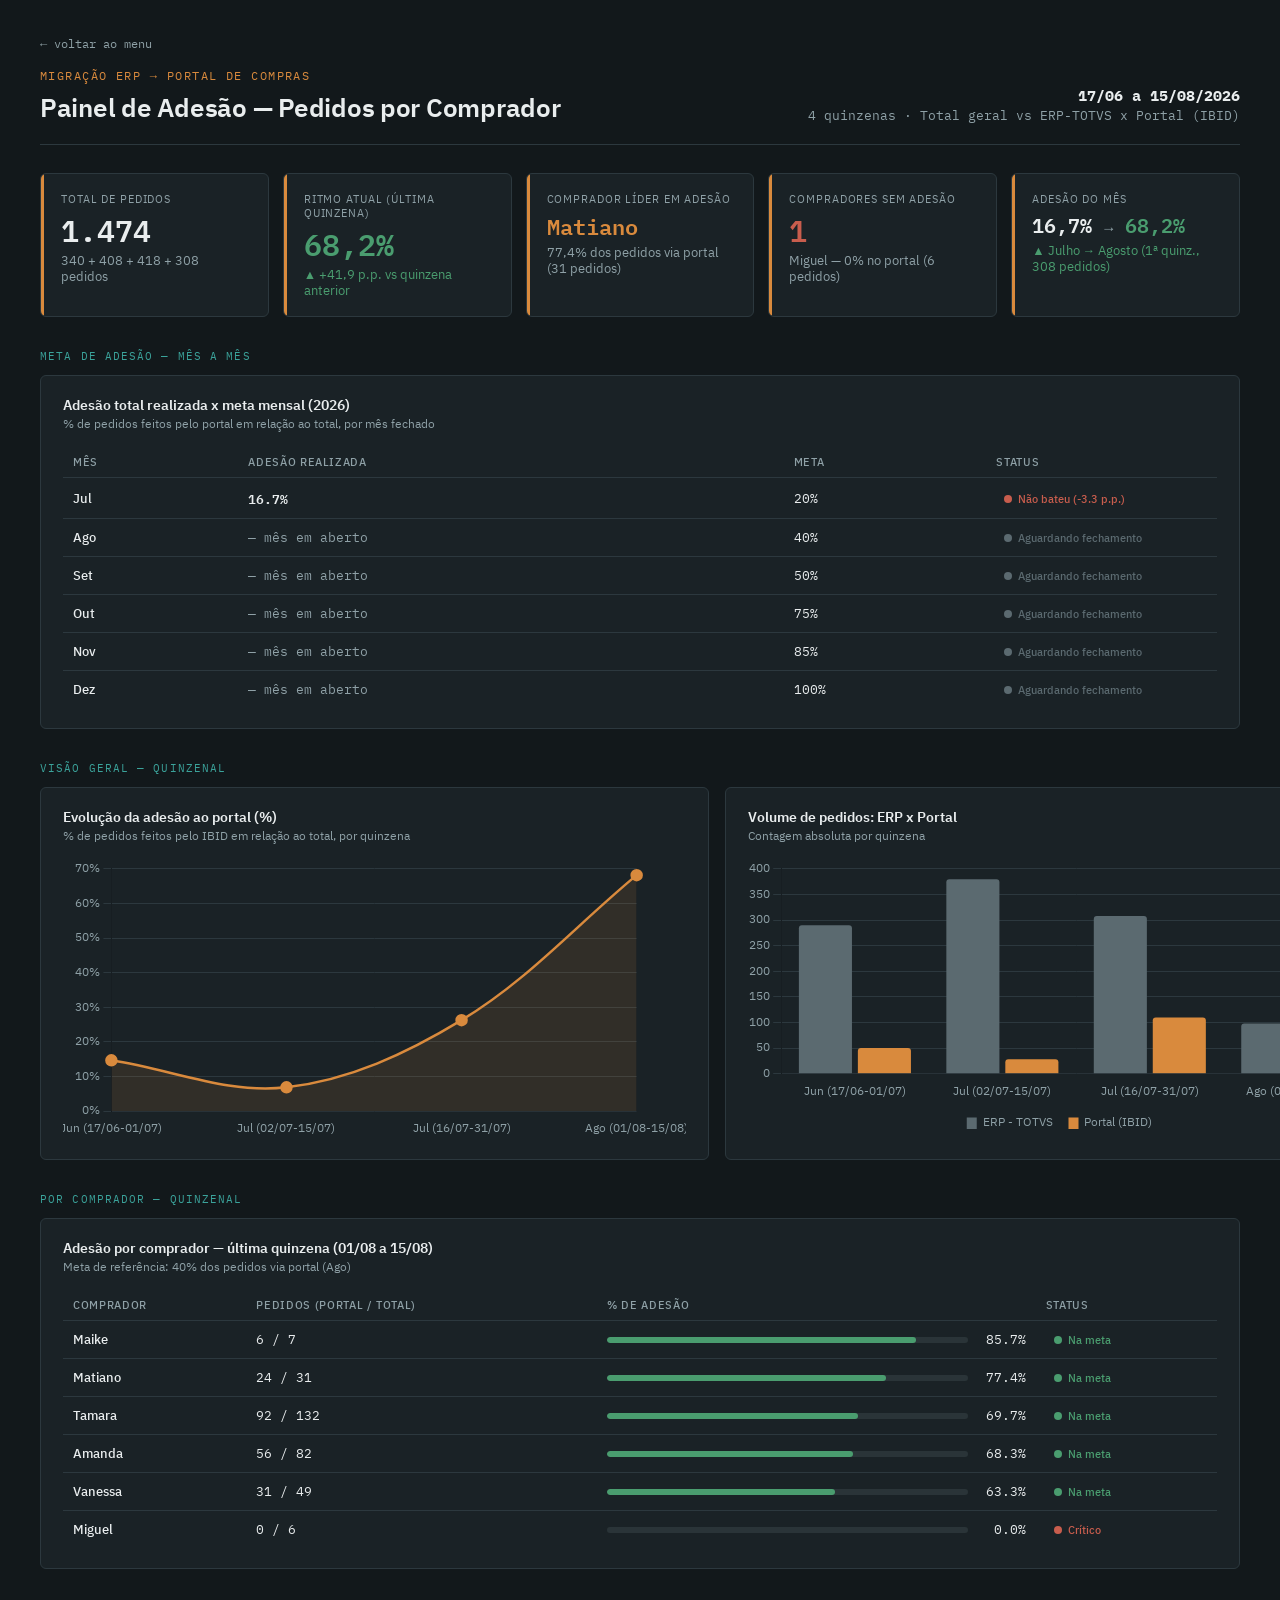
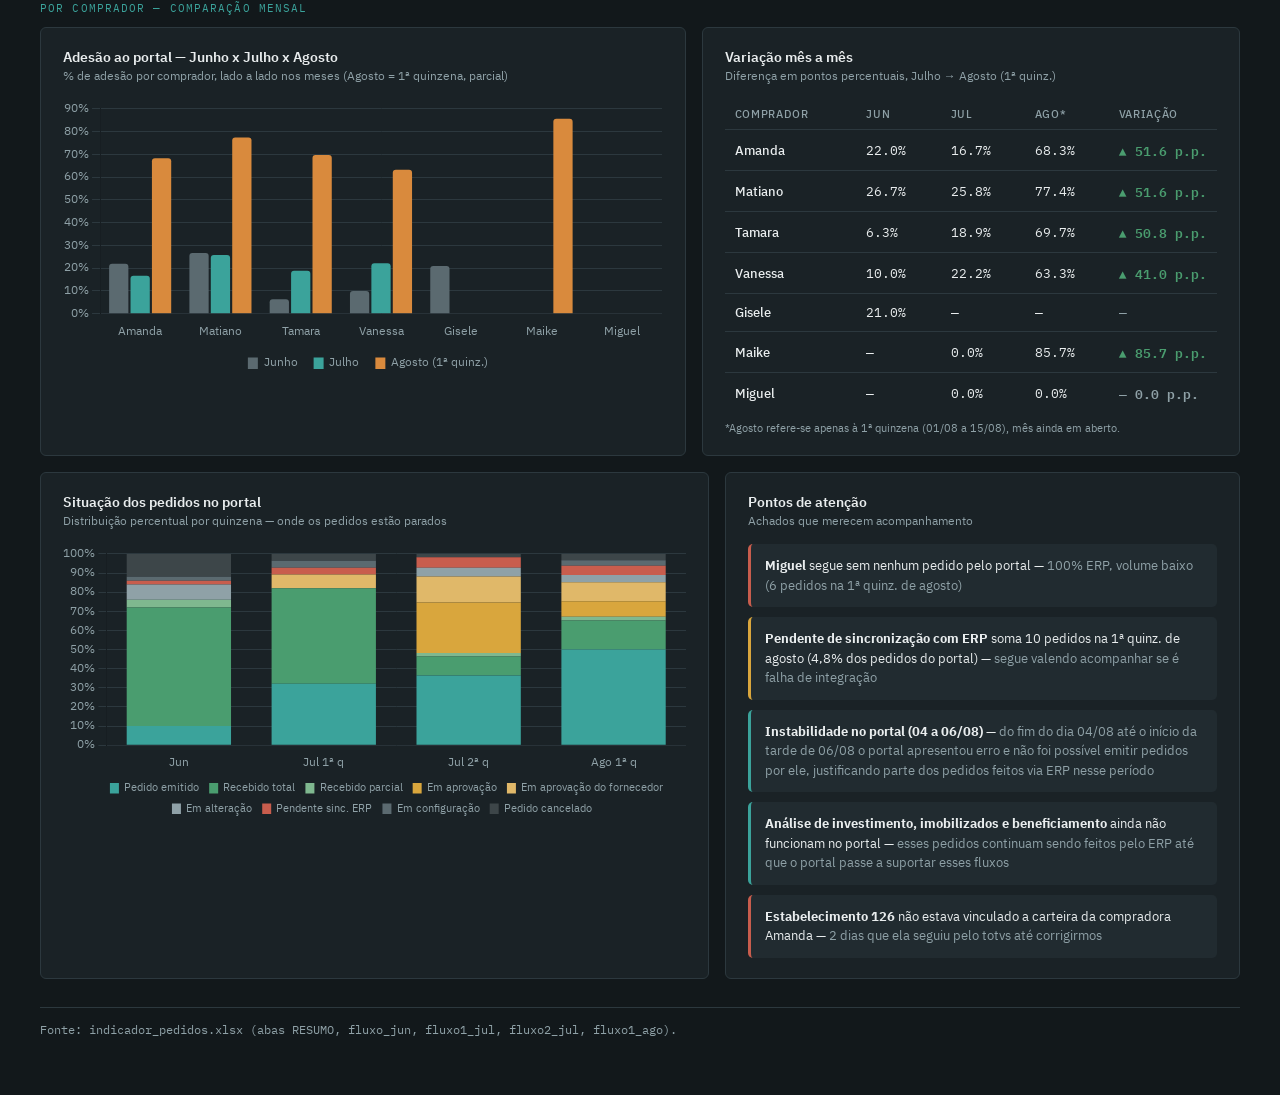
==== pedidos.html @ acb3baa4 "pedidos ago-01" ====
<!DOCTYPE html>
<html lang="pt-BR">
<head>
<meta charset="UTF-8">
<meta name="viewport" content="width=device-width, initial-scale=1.0">
<title>Painel de Adesão ao Portal de Compras</title>
<link href="../assets/css/fonts.css" rel="stylesheet">
<script src="../assets/libs/chart.umd.min.js"></script>
<style>
  :root{
    --bg:#12181b;
    --panel:#1a2226;
    --panel-2:#212b30;
    --line:#2c383e;
    --text:#e9edee;
    --text-dim:#8fa1a7;
    --accent:#d98a3d;
    --accent-2:#3ba39b;
    --verde:#4a9d6f;
    --amarelo:#d9a63d;
    --vermelho:#c85d4d;
    --cinza:#5b6a70;
  }
  *{box-sizing:border-box; margin:0; padding:0;}
  body{
    background:var(--bg);
    color:var(--text);
    font-family:'IBM Plex Sans', sans-serif;
    padding:32px 40px 60px;
  }
  .mono{font-family:'IBM Plex Mono', monospace;}
  header{
    display:flex;
    justify-content:space-between;
    align-items:flex-end;
    border-bottom:1px solid var(--line);
    padding-bottom:20px;
    margin-bottom:28px;
    flex-wrap:wrap;
    gap:16px;
  }
  .eyebrow{
    font-family:'IBM Plex Mono', monospace;
    font-size:12px;
    letter-spacing:0.12em;
    text-transform:uppercase;
    color:var(--accent);
    margin-bottom:6px;
  }
  h1{
    font-size:26px;
    font-weight:600;
    letter-spacing:-0.01em;
  }
  .period-tag{
    font-family:'IBM Plex Mono', monospace;
    font-size:13px;
    color:var(--text-dim);
    text-align:right;
  }
  .period-tag strong{color:var(--text); display:block; font-size:15px; margin-bottom:2px;}
 
  .kpi-row{
    display:grid;
    grid-template-columns:repeat(5, 1fr);
    gap:14px;
    margin-bottom:28px;
  }
  .section-label{
    font-family:'IBM Plex Mono', monospace;
    font-size:11px;
    letter-spacing:0.1em;
    text-transform:uppercase;
    color:var(--accent-2);
    margin:32px 0 12px;
  }
  .section-label:first-of-type{ margin-top:0; }
  .kpi{
    background:var(--panel);
    border:1px solid var(--line);
    border-radius:6px;
    padding:18px 20px;
    position:relative;
    overflow:hidden;
  }
  .kpi::before{
    content:"";
    position:absolute;
    top:0; left:0;
    width:3px; height:100%;
    background:var(--accent);
  }
  .kpi-label{
    font-size:11px;
    text-transform:uppercase;
    letter-spacing:0.08em;
    color:var(--text-dim);
    margin-bottom:8px;
  }
  .kpi-value{
    font-family:'IBM Plex Mono', monospace;
    font-size:30px;
    font-weight:600;
    line-height:1;
  }
  .kpi-sub{
    margin-top:8px;
    font-size:12.5px;
    color:var(--text-dim);
  }
  .kpi-sub.up{color:var(--verde);}
  .kpi-sub.down{color:var(--vermelho);}
 
  .grid{
    display:grid;
    grid-template-columns:1.3fr 1fr;
    gap:16px;
    margin-bottom:16px;
  }
  .panel{
    background:var(--panel);
    border:1px solid var(--line);
    border-radius:6px;
    padding:20px 22px;
  }
  .panel-title{
    font-size:14px;
    font-weight:600;
    margin-bottom:2px;
  }
  .panel-desc{
    font-size:12px;
    color:var(--text-dim);
    margin-bottom:16px;
  }
  .full{grid-column:1 / -1;}
 
  /* Buyer table */
  table{width:100%; border-collapse:collapse; font-size:13px;}
  th{
    text-align:left;
    font-size:11px;
    text-transform:uppercase;
    letter-spacing:0.06em;
    color:var(--text-dim);
    font-weight:500;
    padding:8px 10px;
    border-bottom:1px solid var(--line);
  }
  td{
    padding:10px 10px;
    border-bottom:1px solid var(--line);
    font-family:'IBM Plex Mono', monospace;
  }
  td.name{font-family:'IBM Plex Sans', sans-serif; font-weight:500;}
  tr:last-child td{border-bottom:none;}
  .bar-cell{display:flex; align-items:center; gap:10px;}
  .bar-track{
    flex:1;
    height:6px;
    background:#2a3438;
    border-radius:3px;
    overflow:hidden;
    min-width:60px;
  }
  .bar-fill{height:100%; border-radius:3px;}
  .dot{
    display:inline-block;
    width:8px; height:8px;
    border-radius:50%;
    margin-right:6px;
  }
  .status-badge{
    font-family:'IBM Plex Sans', sans-serif;
    font-size:11px;
    padding:3px 8px;
    border-radius:20px;
    font-weight:500;
  }
 
  .attention-list{
    display:flex;
    flex-direction:column;
    gap:10px;
  }
  .attention-item{
    display:flex;
    gap:12px;
    align-items:flex-start;
    padding:12px 14px;
    background:var(--panel-2);
    border-radius:5px;
    border-left:3px solid var(--vermelho);
  }
  .attention-item.warn{border-left-color:var(--amarelo);}
  .attention-item.info{border-left-color:var(--accent-2);}
  .attention-item .txt{font-size:13px; line-height:1.5; color:var(--text);}
  .attention-item .txt b{color:var(--text);}
  .attention-item .txt span{color:var(--text-dim);}
 
  canvas{max-height:280px;}
 
  footer{
    margin-top:28px;
    font-size:11.5px;
    color:var(--text-dim);
    font-family:'IBM Plex Mono', monospace;
    border-top:1px solid var(--line);
    padding-top:14px;
  }
 
  @media (max-width:900px){
    .kpi-row{grid-template-columns:repeat(2,1fr);}
    .grid, .grid.two{grid-template-columns:1fr;}
  }
  .back-link{
    display:inline-flex;
    align-items:center;
    gap:6px;
    font-family:'IBM Plex Mono', monospace;
    font-size:12px;
    color:var(--text-dim);
    text-decoration:none;
    margin-bottom:16px;
  }
  .back-link:hover{ color:var(--accent-2); }
</style>
</head>
<body>
 
<a class="back-link mono" href="../index.html">&larr; voltar ao menu</a>
<header>
  <div>
    <div class="eyebrow">Migração ERP &rarr; Portal de Compras</div>
    <h1>Painel de Adesão — Pedidos por Comprador</h1>
  </div>
  <div class="period-tag">
    <strong>17/06 a 15/08/2026</strong>
    4 quinzenas · Total geral vs ERP-TOTVS x Portal (IBID)
  </div>
</header>
 
<div class="kpi-row">
  <div class="kpi">
    <div class="kpi-label">Total de Pedidos</div>
    <div class="kpi-value mono">1.474</div>
    <div class="kpi-sub">340 + 408 + 418 + 308 pedidos</div>
  </div>
  <div class="kpi">
    <div class="kpi-label">Ritmo atual (última quinzena)</div>
    <div class="kpi-value mono" style="color:var(--verde)">68,2%</div>
    <div class="kpi-sub up">▲ +41,9 p.p. vs quinzena anterior</div>
  </div>
  <div class="kpi">
    <div class="kpi-label">Comprador líder em adesão</div>
    <div class="kpi-value mono" style="font-size:22px; color:var(--accent)">Matiano</div>
    <div class="kpi-sub">77,4% dos pedidos via portal (31 pedidos)</div>
  </div>
  <div class="kpi">
    <div class="kpi-label">Compradores sem adesão</div>
    <div class="kpi-value mono" style="color:var(--vermelho)">1</div>
    <div class="kpi-sub">Miguel — 0% no portal (6 pedidos)</div>
  </div>
  <div class="kpi">
    <div class="kpi-label">Adesão do mês</div>
    <div class="kpi-value mono" style="font-size:20px;">16,7% <span style="color:var(--text-dim); font-size:15px;">&rarr;</span> <span style="color:var(--verde)">68,2%</span></div>
    <div class="kpi-sub up">▲ Julho → Agosto (1ª quinz., 308 pedidos)</div>
  </div>
</div>
 
<div class="section-label">Meta de adesão — mês a mês</div>
<div class="grid" style="grid-template-columns:1fr;">
  <div class="panel full">
    <div class="panel-title">Adesão total realizada x meta mensal (2026)</div>
    <div class="panel-desc">% de pedidos feitos pelo portal em relação ao total, por mês fechado</div>
    <table>
      <thead>
        <tr>
          <th>Mês</th>
          <th>Adesão realizada</th>
          <th>Meta</th>
          <th style="width:20%">Status</th>
        </tr>
      </thead>
      <tbody id="goalTableBody"></tbody>
    </table>
  </div>
</div>
 
<div class="section-label">Visão geral — quinzenal</div>
<div class="grid">
  <div class="panel">
    <div class="panel-title">Evolução da adesão ao portal (%)</div>
    <div class="panel-desc">% de pedidos feitos pelo IBID em relação ao total, por quinzena</div>
    <canvas id="trendChart"></canvas>
  </div>
  <div class="panel">
    <div class="panel-title">Volume de pedidos: ERP x Portal</div>
    <div class="panel-desc">Contagem absoluta por quinzena</div>
    <canvas id="volumeChart"></canvas>
  </div>
</div>
 
<div class="section-label">Por comprador — quinzenal</div>
<div class="grid">
  <div class="panel full">
    <div class="panel-title">Adesão por comprador — última quinzena (01/08 a 15/08)</div>
    <div class="panel-desc">Meta de referência: <span id="buyerMetaLabel"></span></div>
    <table>
      <thead>
        <tr>
          <th>Comprador</th>
          <th>Pedidos (portal / total)</th>
          <th style="width:38%">% de adesão</th>
          <th>Status</th>
        </tr>
      </thead>
      <tbody id="buyerTableBody"></tbody>
    </table>
  </div>
</div>
 
<div class="section-label">Por comprador — comparação mensal</div>
<div class="grid" style="grid-template-columns:1.2fr 1fr;">
  <div class="panel">
    <div class="panel-title">Adesão ao portal — Junho x Julho x Agosto</div>
    <div class="panel-desc">% de adesão por comprador, lado a lado nos meses (Agosto = 1ª quinzena, parcial)</div>
    <canvas id="monthlyBuyerChart"></canvas>
  </div>
  <div class="panel">
    <div class="panel-title">Variação mês a mês</div>
    <div class="panel-desc">Diferença em pontos percentuais, Julho → Agosto (1ª quinz.)</div>
    <table>
      <thead>
        <tr><th>Comprador</th><th>Jun</th><th>Jul</th><th>Ago*</th><th style="width:22%">Variação</th></tr>
      </thead>
      <tbody id="monthlyCompareBody"></tbody>
    </table>
    <div style="font-size:11px; color:var(--text-dim); margin-top:8px;">*Agosto refere-se apenas à 1ª quinzena (01/08 a 15/08), mês ainda em aberto.</div>
  </div>
</div>
 
<div class="grid">
  <div class="panel">
    <div class="panel-title">Situação dos pedidos no portal</div>
    <div class="panel-desc">Distribuição percentual por quinzena — onde os pedidos estão parados</div>
    <canvas id="statusChart"></canvas>
  </div>
  <div class="panel">
    <div class="panel-title">Pontos de atenção</div>
    <div class="panel-desc">Achados que merecem acompanhamento</div>
    <div class="attention-list">
      <div class="attention-item">
        <div class="txt"><b>Miguel</b> segue sem nenhum pedido pelo portal — <span>100% ERP, volume baixo (6 pedidos na 1ª quinz. de agosto)</span></div>
      </div>
      <div class="attention-item warn">
        <div class="txt"><b>Pendente de sincronização com ERP</b> soma 10 pedidos na 1ª quinz. de agosto (4,8% dos pedidos do portal) — <span>segue valendo acompanhar se é falha de integração</span></div>
      </div>
      <div class="attention-item info">
        <div class="txt"><b>Instabilidade no portal (04 a 06/08)</b> — <span>do fim do dia 04/08 até o início da tarde de 06/08 o portal apresentou erro e não foi possível emitir pedidos por ele, justificando parte dos pedidos feitos via ERP nesse período</span></div>
      </div>
      <div class="attention-item info">
        <div class="txt"><b>Análise de investimento, imobilizados e beneficiamento</b> ainda não funcionam no portal — <span>esses pedidos continuam sendo feitos pelo ERP até que o portal passe a suportar esses fluxos</span></div>
      </div>
      <div class="attention-item">
        <div class="txt"><b>Estabelecimento 126</b> não estava vinculado a carteira da compradora Amanda — <span> 2 dias que ela seguiu pelo totvs até corrigirmos</span></div>
      </div>
    
    </div>
  </div>
</div>
 
<footer>
  Fonte: indicador_pedidos.xlsx (abas RESUMO, fluxo_jun, fluxo1_jul, fluxo2_jul, fluxo1_ago).
</footer>
 
<script>
Chart.defaults.color = '#8fa1a7';
Chart.defaults.font.family = "'IBM Plex Sans', sans-serif";
Chart.defaults.font.size = 11.5;
 
const periods = ['Jun (17/06-01/07)', 'Jul (02/07-15/07)', 'Jul (16/07-31/07)', 'Ago (01/08-15/08)'];
 
const overall = {
  total: [340, 408, 418, 308],
  erp: [290, 380, 308, 98],
  ibid: [50, 28, 110, 210],
  pct: [14.7, 6.9, 26.3, 68.2]
};
 
// Meta de adesão — fonte única, usada na tabela do setor (macro) e na tabela por comprador (individual)
const monthlyGoals = { Jul: 20, Ago: 40, Set: 50, Out: 75, Nov: 85, Dez: 100 };
const currentMonth = 'Ago'; // mês de referência atual — atualizar aqui a cada virada de mês
 
const goalMonths = Object.keys(monthlyGoals);
const goalTarget = Object.values(monthlyGoals);
// Realizado: só preenchido para meses já fechados. Atualizar aqui a cada fechamento de mês.
// Agosto segue em aberto (só temos a 1ª quinzena) — não preencher até o mês fechar.
const goalActual = [16.7, null, null, null, null, null];
 
const goalBody = document.getElementById('goalTableBody');
goalMonths.forEach((mes, i) => {
  const realizado = goalActual[i];
  const meta = goalTarget[i];
  const tr = document.createElement('tr');
 
  let realizadoHtml, statusHtml;
  if (realizado === null) {
    realizadoHtml = `<span class="mono" style="color:var(--text-dim);">— mês em aberto</span>`;
    statusHtml = `<span class="status-badge" style="background:var(--cinza)22; color:var(--cinza)"><span class="dot" style="background:var(--cinza)"></span>Aguardando fechamento</span>`;
  } else {
    const bateu = realizado >= meta;
    const color = bateu ? 'var(--verde)' : 'var(--vermelho)';
    const diff = Math.abs(realizado - meta).toFixed(1);
    realizadoHtml = `<span class="mono" style="font-weight:600;">${realizado.toFixed(1)}%</span>`;
    statusHtml = `<span class="status-badge" style="background:${color}22; color:${color}"><span class="dot" style="background:${color}"></span>${bateu ? 'Bateu a meta' : `Não bateu (-${diff} p.p.)`}</span>`;
  }
 
  tr.innerHTML = `
    <td class="name">${mes}</td>
    <td>${realizadoHtml}</td>
    <td class="mono">${meta}%</td>
    <td>${statusHtml}</td>
  `;
  goalBody.appendChild(tr);
});
 
// Trend chart
new Chart(document.getElementById('trendChart'), {
  type: 'line',
  data: {
    labels: periods,
    datasets: [{
      label: '% adesão ao portal',
      data: overall.pct,
      borderColor: '#d98a3d',
      backgroundColor: 'rgba(217,138,61,0.12)',
      fill: true,
      tension: 0.35,
      pointRadius: 5,
      pointBackgroundColor: '#d98a3d',
      borderWidth: 2.5
    }]
  },
  options: {
    plugins: { legend: { display: false } },
    scales: {
      y: { beginAtZero: true, ticks: { callback: v => v + '%' }, grid: { color: '#2c383e' } },
      x: { grid: { display: false } }
    }
  }
});
 
// Volume chart
new Chart(document.getElementById('volumeChart'), {
  type: 'bar',
  data: {
    labels: periods,
    datasets: [
      { label: 'ERP - TOTVS', data: overall.erp, backgroundColor: '#5b6a70', borderRadius: 3 },
      { label: 'Portal (IBID)', data: overall.ibid, backgroundColor: '#d98a3d', borderRadius: 3 }
    ]
  },
  options: {
    plugins: { legend: { position: 'bottom', labels: { boxWidth: 10, padding: 16 } } },
    scales: {
      y: { beginAtZero: true, grid: { color: '#2c383e' }, stacked: false },
      x: { grid: { display: false } }
    }
  }
});
 
// Buyer table
const buyers = [
  { name: 'Matiano', portal: 24, total: 31 },
  { name: 'Tamara', portal: 92, total: 132 },
  { name: 'Vanessa', portal: 31, total: 49 },
  { name: 'Amanda', portal: 56, total: 82 },
  { name: 'Miguel', portal: 0, total: 6 },
  { name: 'Maike', portal: 6, total: 7 },
];
const meta = monthlyGoals[currentMonth]; // mesma meta usada na tabela do setor, pro mês corrente
document.getElementById('buyerMetaLabel').textContent = `${meta}% dos pedidos via portal (${currentMonth})`;
function statusFor(pct){
  if (pct >= meta) return { color: 'var(--verde)', label: 'Na meta' };
  if (pct >= meta * 0.5) return { color: 'var(--amarelo)', label: 'Abaixo da meta' };
  return { color: 'var(--vermelho)', label: 'Crítico' };
}
const tbody = document.getElementById('buyerTableBody');
buyers.sort((a,b) => (b.portal/b.total) - (a.portal/a.total));
buyers.forEach(b => {
  const pct = b.total ? (b.portal / b.total * 100) : 0;
  const st = statusFor(pct);
  const tr = document.createElement('tr');
  tr.innerHTML = `
    <td class="name">${b.name}</td>
    <td>${b.portal} / ${b.total}</td>
    <td>
      <div class="bar-cell">
        <div class="bar-track"><div class="bar-fill" style="width:${Math.min(pct,100)}%; background:${st.color}"></div></div>
        <span class="mono" style="min-width:48px; text-align:right;">${pct.toFixed(1)}%</span>
      </div>
    </td>
    <td><span class="status-badge" style="background:${st.color}22; color:${st.color}"><span class="dot" style="background:${st.color}"></span>${st.label}</span></td>
  `;
  tbody.appendChild(tr);
});
 
// Monthly performance by buyer (Junho x Julho x Agosto*) — real month-over-month comparison
// *Agosto = apenas 1ª quinzena (01/08-15/08), mês em aberto
const monthlyBuyers = [
  { name: 'Amanda',  junTotal: 91,  junIbid: 20, julTotal: 288, julIbid: 48, agoTotal: 82, agoIbid: 56 },
  { name: 'Matiano', junTotal: 30,  junIbid: 8,  julTotal: 62,  julIbid: 16, agoTotal: 31, agoIbid: 24 },
  { name: 'Tamara',  junTotal: 112, junIbid: 7,  julTotal: 317, julIbid: 60, agoTotal: 132, agoIbid: 92 },
  { name: 'Vanessa', junTotal: 20,  junIbid: 2,  julTotal: 63,  julIbid: 14, agoTotal: 49, agoIbid: 31 },
  { name: 'Gisele',  junTotal: 62,  junIbid: 13, julTotal: 0,   julIbid: 0,  agoTotal: 0,  agoIbid: 0  },
  { name: 'Maike',   junTotal: 0,   junIbid: 0,  julTotal: 2,   julIbid: 0,  agoTotal: 7,  agoIbid: 6  },
  { name: 'Miguel',  junTotal: 0,   junIbid: 0,  julTotal: 12,  julIbid: 0,  agoTotal: 6,  agoIbid: 0  },
];
 
new Chart(document.getElementById('monthlyBuyerChart'), {
  type: 'bar',
  data: {
    labels: monthlyBuyers.map(b => b.name),
    datasets: [
      {
        label: 'Junho',
        data: monthlyBuyers.map(b => b.junTotal ? +(b.junIbid / b.junTotal * 100).toFixed(1) : null),
        backgroundColor: '#5b6a70',
        borderRadius: 3
      },
      {
        label: 'Julho',
        data: monthlyBuyers.map(b => b.julTotal ? +(b.julIbid / b.julTotal * 100).toFixed(1) : null),
        backgroundColor: '#3ba39b',
        borderRadius: 3
      },
      {
        label: 'Agosto (1ª quinz.)',
        data: monthlyBuyers.map(b => b.agoTotal ? +(b.agoIbid / b.agoTotal * 100).toFixed(1) : null),
        backgroundColor: '#d98a3d',
        borderRadius: 3
      }
    ]
  },
  options: {
    plugins: { legend: { position: 'bottom', labels: { boxWidth: 10, padding: 16 } } },
    scales: {
      y: { beginAtZero: true, ticks: { callback: v => v + '%' }, grid: { color: '#2c383e' } },
      x: { grid: { display: false } }
    }
  }
});
 
const compareBody = document.getElementById('monthlyCompareBody');
monthlyBuyers.forEach(b => {
  const junPct = b.junTotal ? (b.junIbid / b.junTotal * 100) : null;
  const julPct = b.julTotal ? (b.julIbid / b.julTotal * 100) : null;
  const agoPct = b.agoTotal ? (b.agoIbid / b.agoTotal * 100) : null;
  let deltaHtml;
  if (julPct === null || agoPct === null) {
    deltaHtml = `<span class="mono" style="color:var(--text-dim);">—</span>`;
  } else {
    const delta = agoPct - julPct;
    const color = delta > 0 ? 'var(--verde)' : (delta < 0 ? 'var(--vermelho)' : 'var(--text-dim)');
    const arrow = delta > 0 ? '▲' : (delta < 0 ? '▼' : '—');
    deltaHtml = `<span class="mono" style="color:${color}; font-weight:600;">${arrow} ${Math.abs(delta).toFixed(1)} p.p.</span>`;
  }
  const tr = document.createElement('tr');
  tr.innerHTML = `
    <td class="name">${b.name}</td>
    <td class="mono">${junPct !== null ? junPct.toFixed(1) + '%' : '—'}</td>
    <td class="mono">${julPct !== null ? julPct.toFixed(1) + '%' : '—'}</td>
    <td class="mono">${agoPct !== null ? agoPct.toFixed(1) + '%' : '—'}</td>
    <td>${deltaHtml}</td>
  `;
  compareBody.appendChild(tr);
});
 
// Status breakdown chart (as % of portal orders per period)
const statusData = {
  'Jun': { 'Em alteração':4,'Em configuração':1,'Pedido cancelado':6,'Pedido emitido':5,'Pendente sinc. ERP':1,'Recebido parcial':2,'Recebido total':31 },
  'Jul 1ª q':{ 'Em aprovação do fornecedor':2,'Em configuração':1,'Pedido cancelado':1,'Pedido emitido':9,'Pendente sinc. ERP':1,'Recebido total':14 },
  'Jul 2ª q':{ 'Em alteração':5,'Em aprovação':29,'Em aprovação do fornecedor':15,'Pedido cancelado':2,'Pedido emitido':40,'Pendente sinc. ERP':6,'Recebido parcial':2,'Recebido total':11 },
  'Ago 1ª q':{ 'Em alteração':8,'Em aprovação':17,'Em aprovação do fornecedor':21,'Em configuração':6,'Pedido cancelado':7,'Pedido emitido':105,'Pendente sinc. ERP':10,'Recebido parcial':4,'Recebido total':32 }
};
const allStatuses = ['Pedido emitido','Recebido total','Recebido parcial','Em aprovação','Em aprovação do fornecedor','Em alteração','Pendente sinc. ERP','Em configuração','Pedido cancelado'];
const statusColors = {
  'Pedido emitido':'#3ba39b','Recebido total':'#4a9d6f','Recebido parcial':'#7fb88f',
  'Em aprovação':'#d9a63d','Em aprovação do fornecedor':'#e0b869','Em alteração':'#8fa1a7',
  'Pendente sinc. ERP':'#c85d4d','Em configuração':'#5b6a70','Pedido cancelado':'#3d4649'
};
const labels = Object.keys(statusData);
const datasets = allStatuses.map(st => {
  return {
    label: st,
    data: labels.map(p => {
      const rec = statusData[p];
      const tot = Object.values(rec).reduce((a,b)=>a+b,0);
      return rec[st] ? +(rec[st]/tot*100).toFixed(1) : 0;
    }),
    backgroundColor: statusColors[st]
  };
});
new Chart(document.getElementById('statusChart'), {
  type: 'bar',
  data: { labels, datasets },
  options: {
    plugins: { legend: { position: 'bottom', labels: { boxWidth: 9, padding: 10, font:{size:10.5} } } },
    scales: {
      x: { stacked: true, grid: { display: false } },
      y: { stacked: true, beginAtZero: true, max: 100, ticks: { callback: v => v + '%' }, grid: { color: '#2c383e' } }
    }
  }
});
</script>
 
</body>
</html>
---- assets/css/fonts.css ----
/* IBM Plex Sans */
@font-face {
  font-family: 'IBM Plex Sans';
  font-style: normal;
  font-weight: 400;
  font-display: swap;
  src: url('../fonts/sans/ibm-plex-sans-latin-400.woff2') format('woff2');
}
@font-face {
  font-family: 'IBM Plex Sans';
  font-style: normal;
  font-weight: 500;
  font-display: swap;
  src: url('../fonts/sans/ibm-plex-sans-latin-500.woff2') format('woff2');
}
@font-face {
  font-family: 'IBM Plex Sans';
  font-style: normal;
  font-weight: 600;
  font-display: swap;
  src: url('../fonts/sans/ibm-plex-sans-latin-600.woff2') format('woff2');
}
@font-face {
  font-family: 'IBM Plex Sans';
  font-style: normal;
  font-weight: 700;
  font-display: swap;
  src: url('../fonts/sans/ibm-plex-sans-latin-700.woff2') format('woff2');
}

/* IBM Plex Mono */
@font-face {
  font-family: 'IBM Plex Mono';
  font-style: normal;
  font-weight: 400;
  font-display: swap;
  src: url('../fonts/mono/ibm-plex-mono-latin-400.woff2') format('woff2');
}
@font-face {
  font-family: 'IBM Plex Mono';
  font-style: normal;
  font-weight: 500;
  font-display: swap;
  src: url('../fonts/mono/ibm-plex-mono-latin-500.woff2') format('woff2');
}
@font-face {
  font-family: 'IBM Plex Mono';
  font-style: normal;
  font-weight: 600;
  font-display: swap;
  src: url('../fonts/mono/ibm-plex-mono-latin-600.woff2') format('woff2');
}
@font-face {
  font-family: 'IBM Plex Mono';
  font-style: normal;
  font-weight: 700;
  font-display: swap;
  src: url('../fonts/mono/ibm-plex-mono-latin-700.woff2') format('woff2');
}
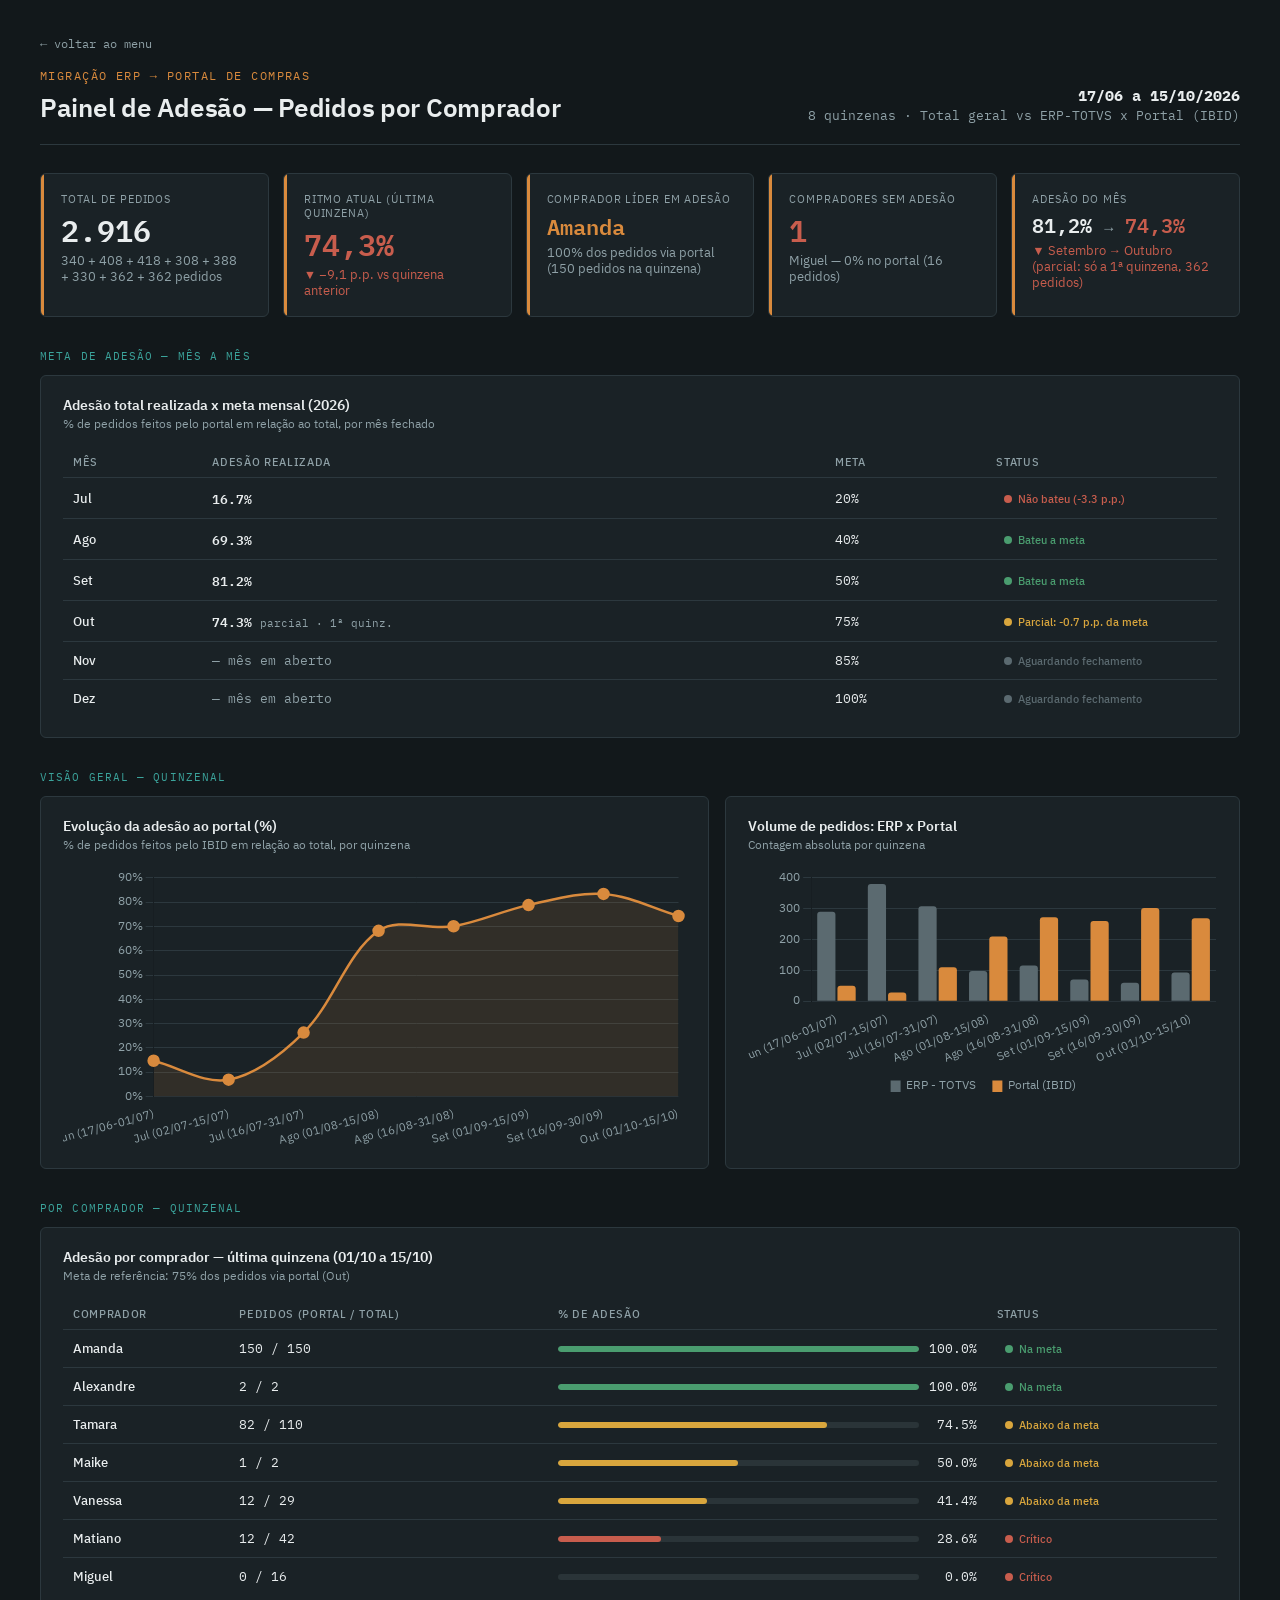
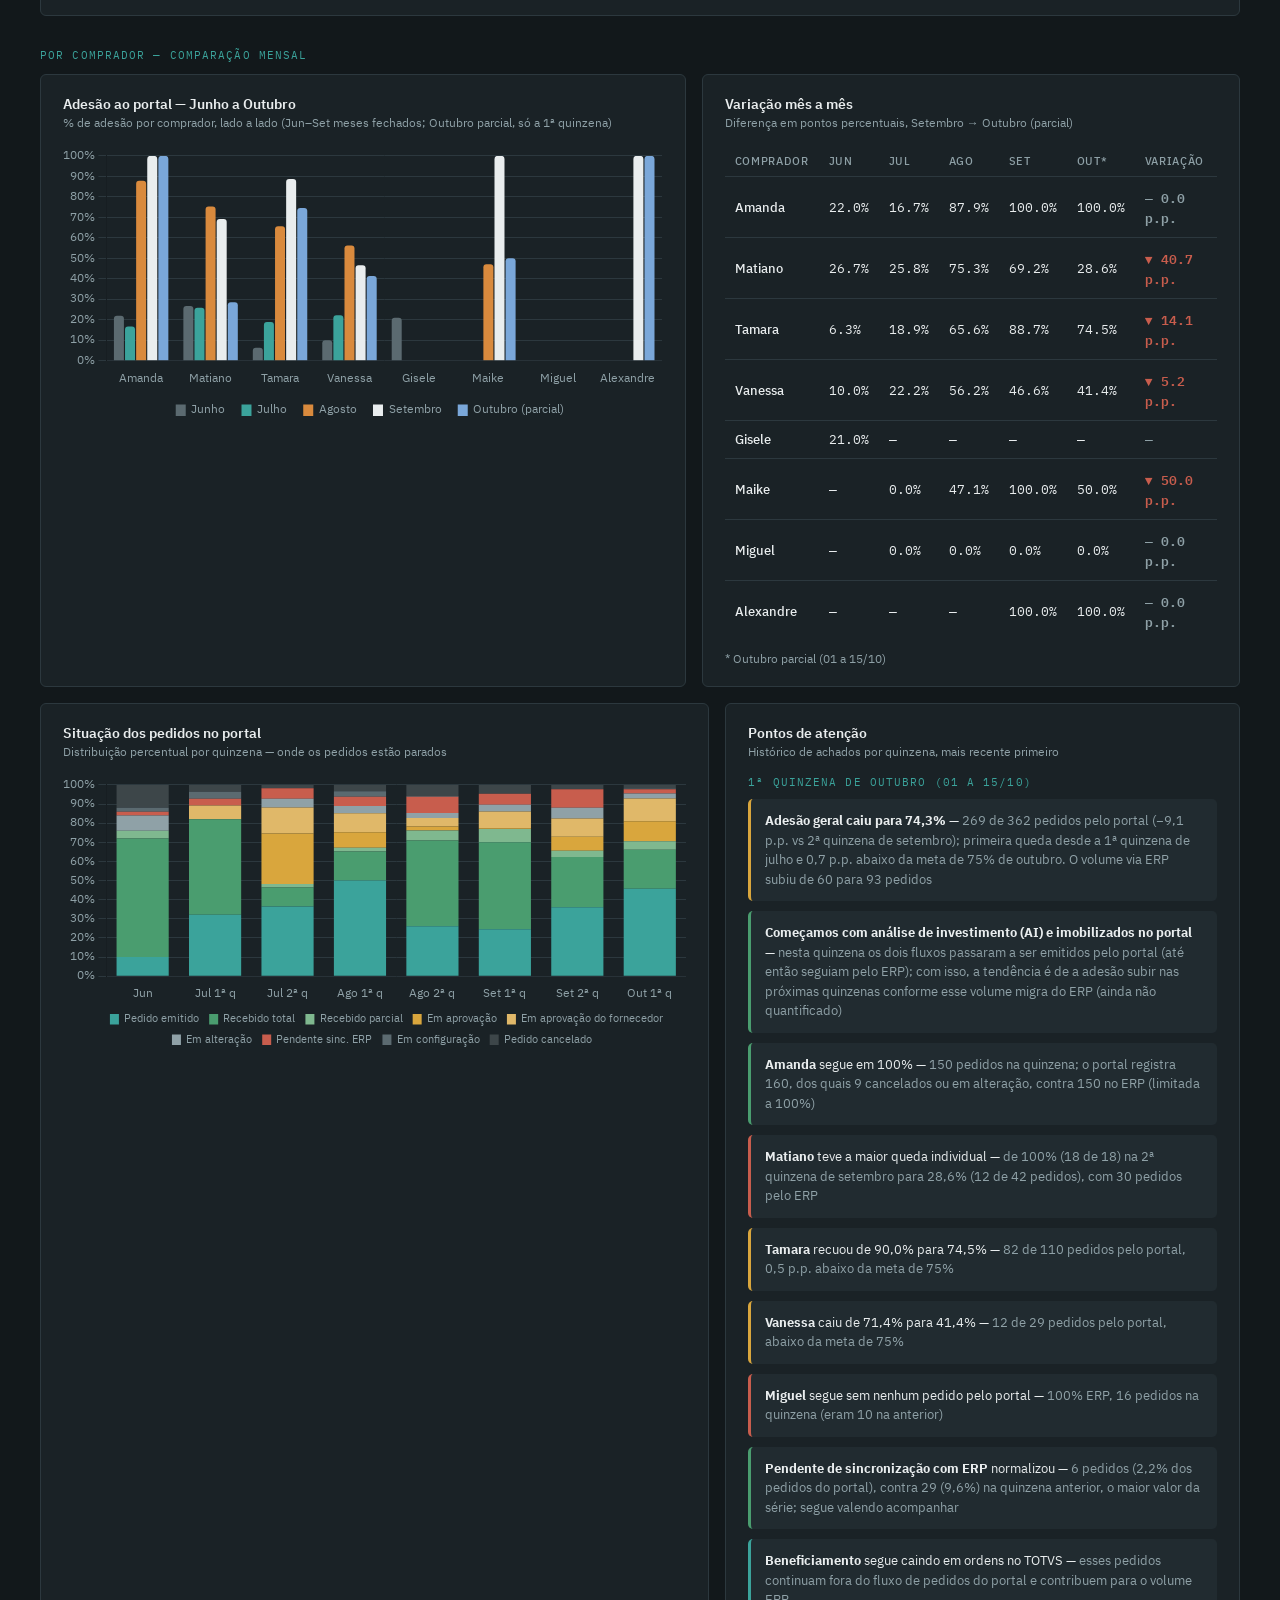
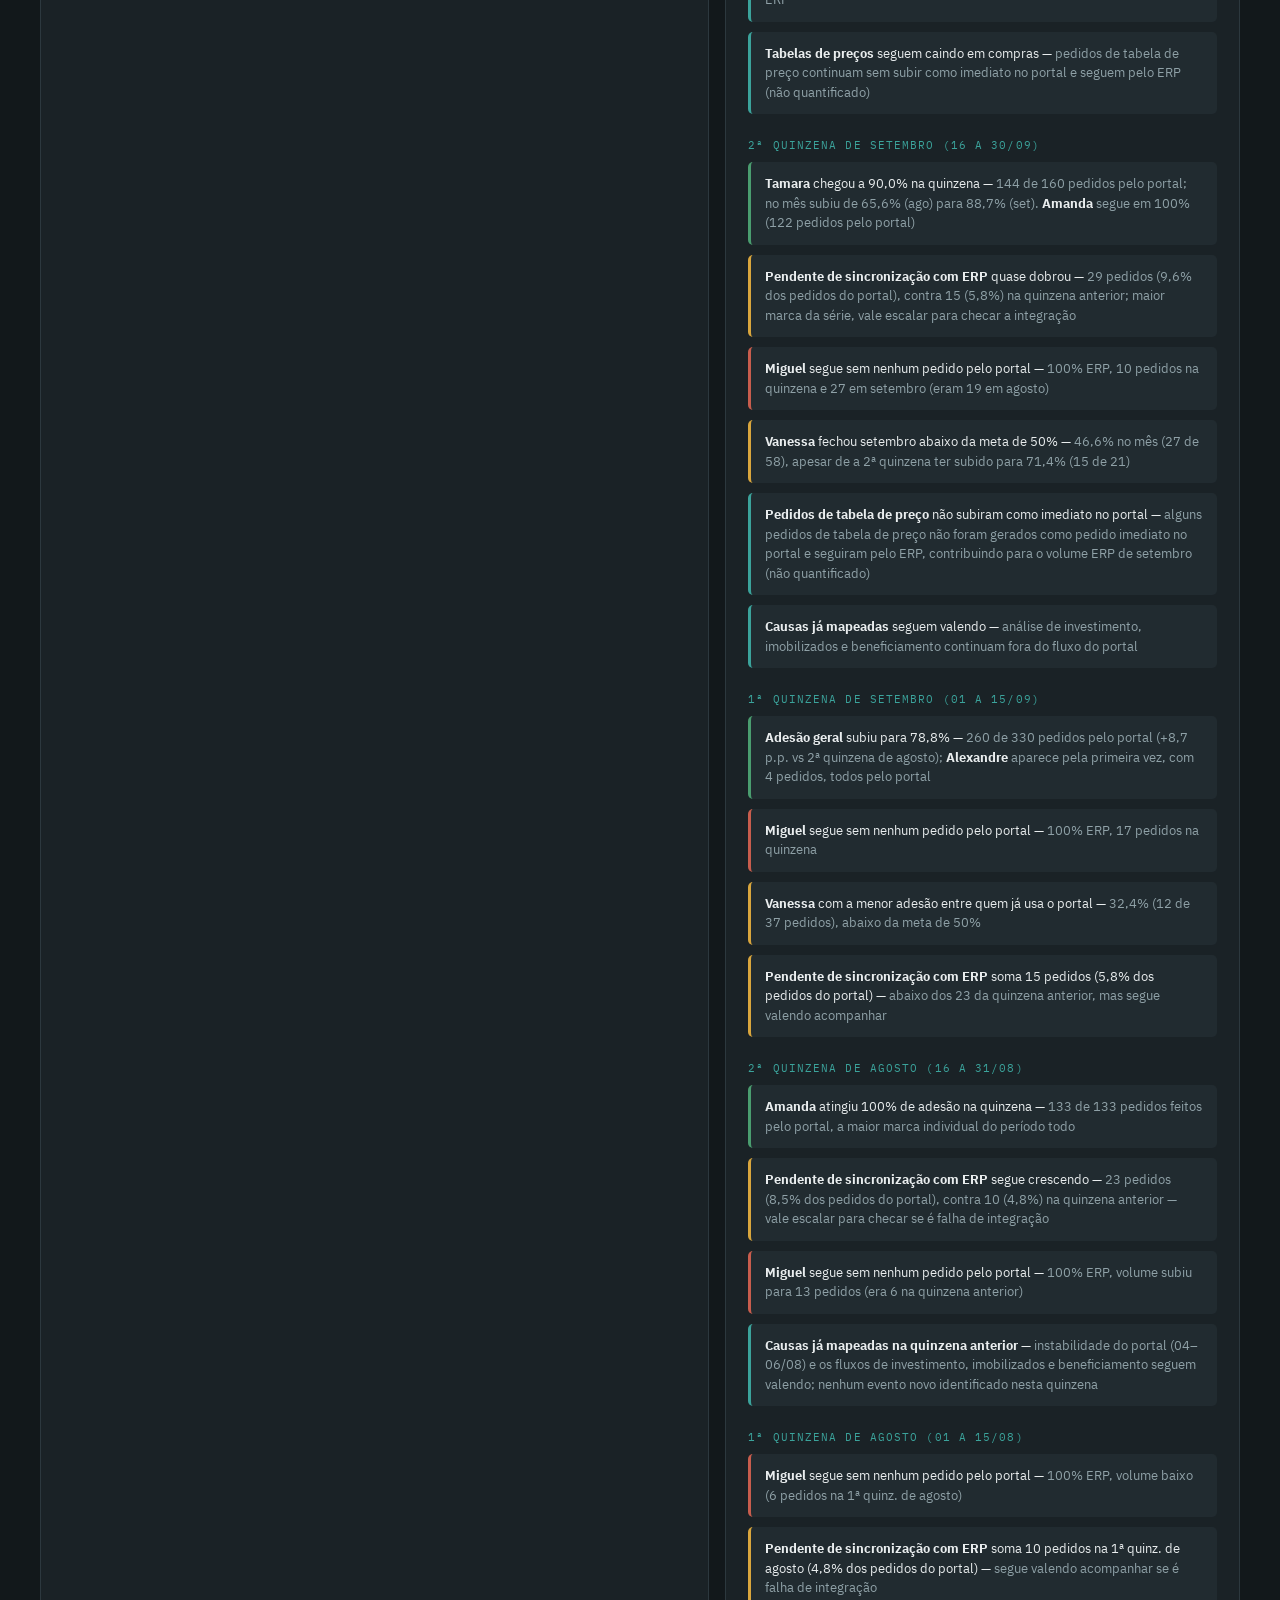
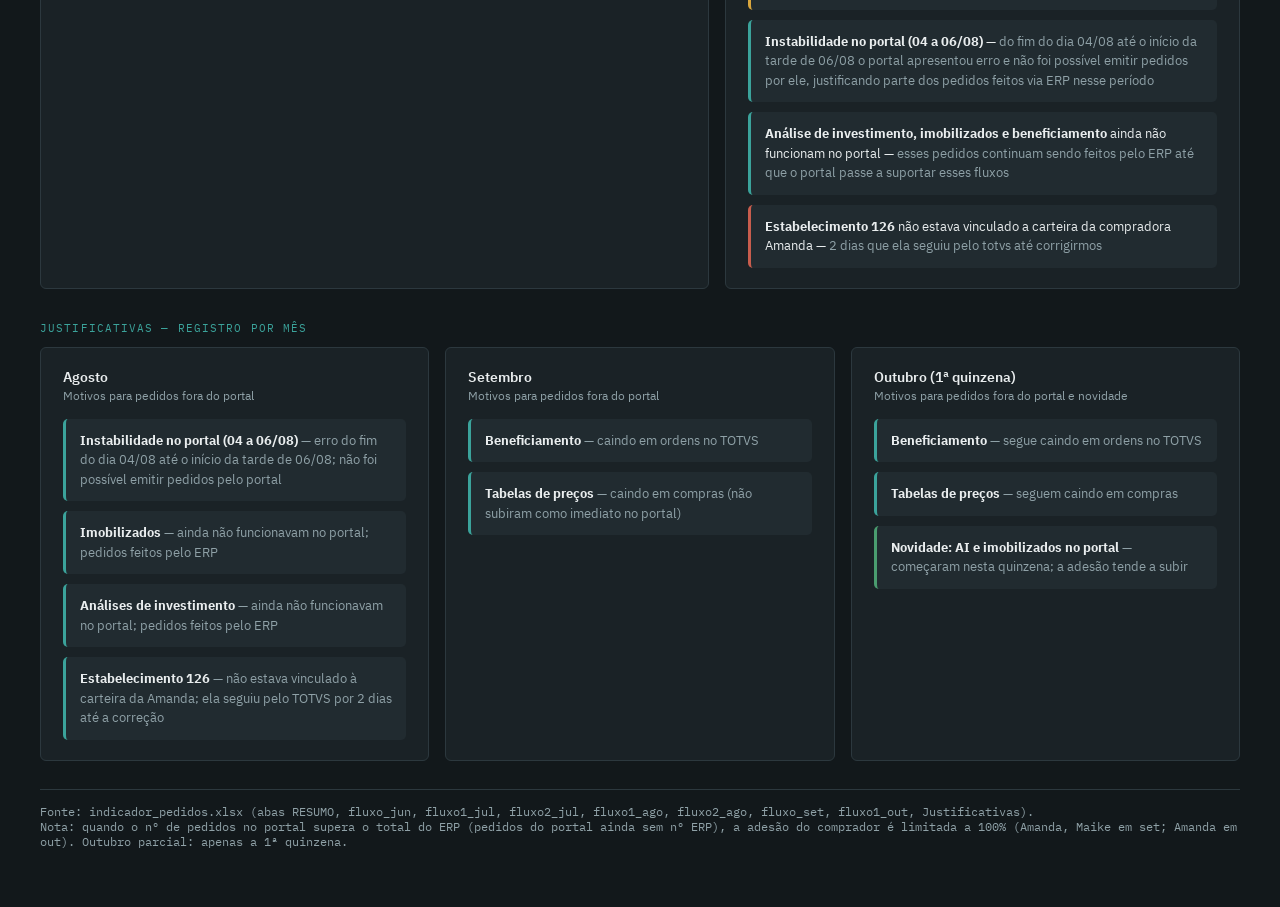
==== commit b5454e2d: "update pedidos outubro primeira quinzena" ====
--- a/pedidos.html
+++ b/pedidos.html
@@ -213,6 +213,8 @@
     .kpi-row{grid-template-columns:repeat(2,1fr);}
     .grid, .grid.two{grid-template-columns:1fr;}
   }
+  .just-grid{ grid-template-columns:repeat(3, 1fr); margin-top:0; }
+  @media (max-width:900px){ .just-grid{ grid-template-columns:1fr; } }
   .back-link{
     display:inline-flex;
     align-items:center;
@@ -235,36 +237,36 @@
     <h1>Painel de Adesão — Pedidos por Comprador</h1>
   </div>
   <div class="period-tag">
-    <strong>17/06 a 15/08/2026</strong>
-    4 quinzenas · Total geral vs ERP-TOTVS x Portal (IBID)
+    <strong>17/06 a 15/10/2026</strong>
+    8 quinzenas · Total geral vs ERP-TOTVS x Portal (IBID)
   </div>
 </header>
  
 <div class="kpi-row">
   <div class="kpi">
     <div class="kpi-label">Total de Pedidos</div>
-    <div class="kpi-value mono">1.474</div>
-    <div class="kpi-sub">340 + 408 + 418 + 308 pedidos</div>
+    <div class="kpi-value mono">2.916</div>
+    <div class="kpi-sub">340 + 408 + 418 + 308 + 388 + 330 + 362 + 362 pedidos</div>
   </div>
   <div class="kpi">
     <div class="kpi-label">Ritmo atual (última quinzena)</div>
-    <div class="kpi-value mono" style="color:var(--verde)">68,2%</div>
-    <div class="kpi-sub up">▲ +41,9 p.p. vs quinzena anterior</div>
+    <div class="kpi-value mono" style="color:var(--vermelho)">74,3%</div>
+    <div class="kpi-sub down">▼ −9,1 p.p. vs quinzena anterior</div>
   </div>
   <div class="kpi">
     <div class="kpi-label">Comprador líder em adesão</div>
-    <div class="kpi-value mono" style="font-size:22px; color:var(--accent)">Matiano</div>
-    <div class="kpi-sub">77,4% dos pedidos via portal (31 pedidos)</div>
+    <div class="kpi-value mono" style="font-size:22px; color:var(--accent)">Amanda</div>
+    <div class="kpi-sub">100% dos pedidos via portal (150 pedidos na quinzena)</div>
   </div>
   <div class="kpi">
     <div class="kpi-label">Compradores sem adesão</div>
     <div class="kpi-value mono" style="color:var(--vermelho)">1</div>
-    <div class="kpi-sub">Miguel — 0% no portal (6 pedidos)</div>
+    <div class="kpi-sub">Miguel — 0% no portal (16 pedidos)</div>
   </div>
   <div class="kpi">
     <div class="kpi-label">Adesão do mês</div>
-    <div class="kpi-value mono" style="font-size:20px;">16,7% <span style="color:var(--text-dim); font-size:15px;">&rarr;</span> <span style="color:var(--verde)">68,2%</span></div>
-    <div class="kpi-sub up">▲ Julho → Agosto (1ª quinz., 308 pedidos)</div>
+    <div class="kpi-value mono" style="font-size:20px;">81,2% <span style="color:var(--text-dim); font-size:15px;">&rarr;</span> <span style="color:var(--vermelho)">74,3%</span></div>
+    <div class="kpi-sub down">▼ Setembro → Outubro (parcial: só a 1ª quinzena, 362 pedidos)</div>
   </div>
 </div>
  
@@ -304,7 +306,7 @@
 <div class="section-label">Por comprador — quinzenal</div>
 <div class="grid">
   <div class="panel full">
-    <div class="panel-title">Adesão por comprador — última quinzena (01/08 a 15/08)</div>
+    <div class="panel-title">Adesão por comprador — última quinzena (01/10 a 15/10)</div>
     <div class="panel-desc">Meta de referência: <span id="buyerMetaLabel"></span></div>
     <table>
       <thead>
@@ -323,20 +325,20 @@
 <div class="section-label">Por comprador — comparação mensal</div>
 <div class="grid" style="grid-template-columns:1.2fr 1fr;">
   <div class="panel">
-    <div class="panel-title">Adesão ao portal — Junho x Julho x Agosto</div>
-    <div class="panel-desc">% de adesão por comprador, lado a lado nos meses (Agosto = 1ª quinzena, parcial)</div>
+    <div class="panel-title">Adesão ao portal — Junho a Outubro</div>
+    <div class="panel-desc">% de adesão por comprador, lado a lado (Jun–Set meses fechados; Outubro parcial, só a 1ª quinzena)</div>
     <canvas id="monthlyBuyerChart"></canvas>
   </div>
   <div class="panel">
     <div class="panel-title">Variação mês a mês</div>
-    <div class="panel-desc">Diferença em pontos percentuais, Julho → Agosto (1ª quinz.)</div>
+    <div class="panel-desc">Diferença em pontos percentuais, Setembro → Outubro (parcial)</div>
     <table>
       <thead>
-        <tr><th>Comprador</th><th>Jun</th><th>Jul</th><th>Ago*</th><th style="width:22%">Variação</th></tr>
+        <tr><th>Comprador</th><th>Jun</th><th>Jul</th><th>Ago</th><th>Set</th><th>Out*</th><th style="width:20%">Variação</th></tr>
       </thead>
       <tbody id="monthlyCompareBody"></tbody>
     </table>
-    <div style="font-size:11px; color:var(--text-dim); margin-top:8px;">*Agosto refere-se apenas à 1ª quinzena (01/08 a 15/08), mês ainda em aberto.</div>
+    <div class="panel-desc" style="margin:10px 0 0;">* Outubro parcial (01 a 15/10)</div>
   </div>
 </div>
  
@@ -348,7 +350,97 @@
   </div>
   <div class="panel">
     <div class="panel-title">Pontos de atenção</div>
-    <div class="panel-desc">Achados que merecem acompanhamento</div>
+    <div class="panel-desc">Histórico de achados por quinzena, mais recente primeiro</div>
+ 
+    <div class="section-label" style="margin:0 0 10px;">1ª quinzena de outubro (01 a 15/10)</div>
+    <div class="attention-list">
+      <div class="attention-item warn">
+        <div class="txt"><b>Adesão geral caiu para 74,3%</b> — <span>269 de 362 pedidos pelo portal (−9,1 p.p. vs 2ª quinzena de setembro); primeira queda desde a 1ª quinzena de julho e 0,7 p.p. abaixo da meta de 75% de outubro. O volume via ERP subiu de 60 para 93 pedidos</span></div>
+      </div>
+      <div class="attention-item" style="border-left-color:var(--verde);">
+        <div class="txt"><b>Começamos com análise de investimento (AI) e imobilizados no portal</b> — <span>nesta quinzena os dois fluxos passaram a ser emitidos pelo portal (até então seguiam pelo ERP); com isso, a tendência é de a adesão subir nas próximas quinzenas conforme esse volume migra do ERP (ainda não quantificado)</span></div>
+      </div>
+      <div class="attention-item" style="border-left-color:var(--verde);">
+        <div class="txt"><b>Amanda</b> segue em 100% — <span>150 pedidos na quinzena; o portal registra 160, dos quais 9 cancelados ou em alteração, contra 150 no ERP (limitada a 100%)</span></div>
+      </div>
+      <div class="attention-item">
+        <div class="txt"><b>Matiano</b> teve a maior queda individual — <span>de 100% (18 de 18) na 2ª quinzena de setembro para 28,6% (12 de 42 pedidos), com 30 pedidos pelo ERP</span></div>
+      </div>
+      <div class="attention-item warn">
+        <div class="txt"><b>Tamara</b> recuou de 90,0% para 74,5% — <span>82 de 110 pedidos pelo portal, 0,5 p.p. abaixo da meta de 75%</span></div>
+      </div>
+      <div class="attention-item warn">
+        <div class="txt"><b>Vanessa</b> caiu de 71,4% para 41,4% — <span>12 de 29 pedidos pelo portal, abaixo da meta de 75%</span></div>
+      </div>
+      <div class="attention-item">
+        <div class="txt"><b>Miguel</b> segue sem nenhum pedido pelo portal — <span>100% ERP, 16 pedidos na quinzena (eram 10 na anterior)</span></div>
+      </div>
+      <div class="attention-item" style="border-left-color:var(--verde);">
+        <div class="txt"><b>Pendente de sincronização com ERP</b> normalizou — <span>6 pedidos (2,2% dos pedidos do portal), contra 29 (9,6%) na quinzena anterior, o maior valor da série; segue valendo acompanhar</span></div>
+      </div>
+      <div class="attention-item info">
+        <div class="txt"><b>Beneficiamento</b> segue caindo em ordens no TOTVS — <span>esses pedidos continuam fora do fluxo de pedidos do portal e contribuem para o volume ERP</span></div>
+      </div>
+      <div class="attention-item info">
+        <div class="txt"><b>Tabelas de preços</b> seguem caindo em compras — <span>pedidos de tabela de preço continuam sem subir como imediato no portal e seguem pelo ERP (não quantificado)</span></div>
+      </div>
+    </div>
+ 
+    <div class="section-label" style="margin:24px 0 10px;">2ª quinzena de setembro (16 a 30/09)</div>
+    <div class="attention-list">
+      <div class="attention-item" style="border-left-color:var(--verde);">
+        <div class="txt"><b>Tamara</b> chegou a 90,0% na quinzena — <span>144 de 160 pedidos pelo portal; no mês subiu de 65,6% (ago) para 88,7% (set). <b>Amanda</b> segue em 100% (122 pedidos pelo portal)</span></div>
+      </div>
+      <div class="attention-item warn">
+        <div class="txt"><b>Pendente de sincronização com ERP</b> quase dobrou — <span>29 pedidos (9,6% dos pedidos do portal), contra 15 (5,8%) na quinzena anterior; maior marca da série, vale escalar para checar a integração</span></div>
+      </div>
+      <div class="attention-item">
+        <div class="txt"><b>Miguel</b> segue sem nenhum pedido pelo portal — <span>100% ERP, 10 pedidos na quinzena e 27 em setembro (eram 19 em agosto)</span></div>
+      </div>
+      <div class="attention-item warn">
+        <div class="txt"><b>Vanessa</b> fechou setembro abaixo da meta de 50% — <span>46,6% no mês (27 de 58), apesar de a 2ª quinzena ter subido para 71,4% (15 de 21)</span></div>
+      </div>
+      <div class="attention-item info">
+        <div class="txt"><b>Pedidos de tabela de preço</b> não subiram como imediato no portal — <span>alguns pedidos de tabela de preço não foram gerados como pedido imediato no portal e seguiram pelo ERP, contribuindo para o volume ERP de setembro (não quantificado)</span></div>
+      </div>
+      <div class="attention-item info">
+        <div class="txt"><b>Causas já mapeadas</b> seguem valendo — <span>análise de investimento, imobilizados e beneficiamento continuam fora do fluxo do portal</span></div>
+      </div>
+    </div>
+ 
+    <div class="section-label" style="margin:24px 0 10px;">1ª quinzena de setembro (01 a 15/09)</div>
+    <div class="attention-list">
+      <div class="attention-item" style="border-left-color:var(--verde);">
+        <div class="txt"><b>Adesão geral</b> subiu para 78,8% — <span>260 de 330 pedidos pelo portal (+8,7 p.p. vs 2ª quinzena de agosto); <b>Alexandre</b> aparece pela primeira vez, com 4 pedidos, todos pelo portal</span></div>
+      </div>
+      <div class="attention-item">
+        <div class="txt"><b>Miguel</b> segue sem nenhum pedido pelo portal — <span>100% ERP, 17 pedidos na quinzena</span></div>
+      </div>
+      <div class="attention-item warn">
+        <div class="txt"><b>Vanessa</b> com a menor adesão entre quem já usa o portal — <span>32,4% (12 de 37 pedidos), abaixo da meta de 50%</span></div>
+      </div>
+      <div class="attention-item warn">
+        <div class="txt"><b>Pendente de sincronização com ERP</b> soma 15 pedidos (5,8% dos pedidos do portal) — <span>abaixo dos 23 da quinzena anterior, mas segue valendo acompanhar</span></div>
+      </div>
+    </div>
+ 
+    <div class="section-label" style="margin:24px 0 10px;">2ª quinzena de agosto (16 a 31/08)</div>
+    <div class="attention-list">
+      <div class="attention-item" style="border-left-color:var(--verde);">
+        <div class="txt"><b>Amanda</b> atingiu 100% de adesão na quinzena — <span>133 de 133 pedidos feitos pelo portal, a maior marca individual do período todo</span></div>
+      </div>
+      <div class="attention-item warn">
+        <div class="txt"><b>Pendente de sincronização com ERP</b> segue crescendo — <span>23 pedidos (8,5% dos pedidos do portal), contra 10 (4,8%) na quinzena anterior — vale escalar para checar se é falha de integração</span></div>
+      </div>
+      <div class="attention-item">
+        <div class="txt"><b>Miguel</b> segue sem nenhum pedido pelo portal — <span>100% ERP, volume subiu para 13 pedidos (era 6 na quinzena anterior)</span></div>
+      </div>
+      <div class="attention-item info">
+        <div class="txt"><b>Causas já mapeadas na quinzena anterior</b> — <span>instabilidade do portal (04–06/08) e os fluxos de investimento, imobilizados e beneficiamento seguem valendo; nenhum evento novo identificado nesta quinzena</span></div>
+      </div>
+    </div>
+ 
+    <div class="section-label" style="margin:24px 0 10px;">1ª quinzena de agosto (01 a 15/08)</div>
     <div class="attention-list">
       <div class="attention-item">
         <div class="txt"><b>Miguel</b> segue sem nenhum pedido pelo portal — <span>100% ERP, volume baixo (6 pedidos na 1ª quinz. de agosto)</span></div>
@@ -365,13 +457,43 @@
       <div class="attention-item">
         <div class="txt"><b>Estabelecimento 126</b> não estava vinculado a carteira da compradora Amanda — <span> 2 dias que ela seguiu pelo totvs até corrigirmos</span></div>
       </div>
-    
     </div>
   </div>
 </div>
  
+<div class="section-label">Justificativas — registro por mês</div>
+<div class="grid just-grid">
+  <div class="panel">
+    <div class="panel-title">Agosto</div>
+    <div class="panel-desc">Motivos para pedidos fora do portal</div>
+    <div class="attention-list">
+      <div class="attention-item info"><div class="txt"><b>Instabilidade no portal (04 a 06/08)</b> <span>— erro do fim do dia 04/08 até o início da tarde de 06/08; não foi possível emitir pedidos pelo portal</span></div></div>
+      <div class="attention-item info"><div class="txt"><b>Imobilizados</b> <span>— ainda não funcionavam no portal; pedidos feitos pelo ERP</span></div></div>
+      <div class="attention-item info"><div class="txt"><b>Análises de investimento</b> <span>— ainda não funcionavam no portal; pedidos feitos pelo ERP</span></div></div>
+      <div class="attention-item info"><div class="txt"><b>Estabelecimento 126</b> <span>— não estava vinculado à carteira da Amanda; ela seguiu pelo TOTVS por 2 dias até a correção</span></div></div>
+    </div>
+  </div>
+  <div class="panel">
+    <div class="panel-title">Setembro</div>
+    <div class="panel-desc">Motivos para pedidos fora do portal</div>
+    <div class="attention-list">
+      <div class="attention-item info"><div class="txt"><b>Beneficiamento</b> <span>— caindo em ordens no TOTVS</span></div></div>
+      <div class="attention-item info"><div class="txt"><b>Tabelas de preços</b> <span>— caindo em compras (não subiram como imediato no portal)</span></div></div>
+    </div>
+  </div>
+  <div class="panel">
+    <div class="panel-title">Outubro (1ª quinzena)</div>
+    <div class="panel-desc">Motivos para pedidos fora do portal e novidade</div>
+    <div class="attention-list">
+      <div class="attention-item info"><div class="txt"><b>Beneficiamento</b> <span>— segue caindo em ordens no TOTVS</span></div></div>
+      <div class="attention-item info"><div class="txt"><b>Tabelas de preços</b> <span>— seguem caindo em compras</span></div></div>
+      <div class="attention-item" style="border-left-color:var(--verde);"><div class="txt"><b>Novidade: AI e imobilizados no portal</b> <span>— começaram nesta quinzena; a adesão tende a subir</span></div></div>
+    </div>
+  </div>
+</div>
+ 
 <footer>
-  Fonte: indicador_pedidos.xlsx (abas RESUMO, fluxo_jun, fluxo1_jul, fluxo2_jul, fluxo1_ago).
+  Fonte: indicador_pedidos.xlsx (abas RESUMO, fluxo_jun, fluxo1_jul, fluxo2_jul, fluxo1_ago, fluxo2_ago, fluxo_set, fluxo1_out, Justificativas).<br>Nota: quando o nº de pedidos no portal supera o total do ERP (pedidos do portal ainda sem nº ERP), a adesão do comprador é limitada a 100% (Amanda, Maike em set; Amanda em out). Outubro parcial: apenas a 1ª quinzena.
 </footer>
  
 <script>
@@ -379,24 +501,27 @@
 Chart.defaults.font.family = "'IBM Plex Sans', sans-serif";
 Chart.defaults.font.size = 11.5;
  
-const periods = ['Jun (17/06-01/07)', 'Jul (02/07-15/07)', 'Jul (16/07-31/07)', 'Ago (01/08-15/08)'];
+const periods = ['Jun (17/06-01/07)', 'Jul (02/07-15/07)', 'Jul (16/07-31/07)', 'Ago (01/08-15/08)', 'Ago (16/08-31/08)', 'Set (01/09-15/09)', 'Set (16/09-30/09)', 'Out (01/10-15/10)'];
  
 const overall = {
-  total: [340, 408, 418, 308],
-  erp: [290, 380, 308, 98],
-  ibid: [50, 28, 110, 210],
-  pct: [14.7, 6.9, 26.3, 68.2]
+  total: [340, 408, 418, 308, 388, 330, 362, 362],
+  erp: [290, 380, 308, 98, 116, 70, 60, 93],
+  ibid: [50, 28, 110, 210, 272, 260, 302, 269],
+  pct: [14.7, 6.9, 26.3, 68.2, 70.1, 78.8, 83.4, 74.3]
 };
  
 // Meta de adesão — fonte única, usada na tabela do setor (macro) e na tabela por comprador (individual)
 const monthlyGoals = { Jul: 20, Ago: 40, Set: 50, Out: 75, Nov: 85, Dez: 100 };
-const currentMonth = 'Ago'; // mês de referência atual — atualizar aqui a cada virada de mês
+const currentMonth = 'Out'; // mês de referência atual — atualizar aqui a cada virada de mês (a meta de Ago vale para as 2 quinzenas)
  
 const goalMonths = Object.keys(monthlyGoals);
 const goalTarget = Object.values(monthlyGoals);
 // Realizado: só preenchido para meses já fechados. Atualizar aqui a cada fechamento de mês.
-// Agosto segue em aberto (só temos a 1ª quinzena) — não preencher até o mês fechar.
-const goalActual = [16.7, null, null, null, null, null];
+// Agosto fechou com as 2 quinzenas (01/08-15/08 + 16/08-31/08): 482 de 696 pedidos pelo portal.
+// Setembro fechou com as 2 quinzenas (01/09-15/09 + 16/09-30/09): 562 de 692 pedidos pelo portal.
+// Outubro está em aberto: só a 1ª quinzena (01/10-15/10) — 269 de 362 pedidos pelo portal = 74,3% (parcial). Substituir por valor fechado ao fim do mês.
+const goalPartial = { Out: 74.3 };
+const goalActual = [16.7, 69.3, 81.2, null, null, null];
  
 const goalBody = document.getElementById('goalTableBody');
 goalMonths.forEach((mes, i) => {
@@ -405,7 +530,13 @@
   const tr = document.createElement('tr');
  
   let realizadoHtml, statusHtml;
-  if (realizado === null) {
+  if (realizado === null && goalPartial[mes] !== undefined) {
+    const parcial = goalPartial[mes];
+    const diffP = Math.abs(parcial - meta).toFixed(1);
+    const colorP = parcial >= meta ? 'var(--verde)' : 'var(--amarelo)';
+    realizadoHtml = `<span class="mono" style="font-weight:600;">${parcial.toFixed(1)}%</span> <span class="mono" style="color:var(--text-dim); font-size:11px;">parcial · 1ª quinz.</span>`;
+    statusHtml = `<span class="status-badge" style="background:${colorP}22; color:${colorP}"><span class="dot" style="background:${colorP}"></span>${parcial >= meta ? 'Parcial na meta' : `Parcial: -${diffP} p.p. da meta`}</span>`;
+  } else if (realizado === null) {
     realizadoHtml = `<span class="mono" style="color:var(--text-dim);">— mês em aberto</span>`;
     statusHtml = `<span class="status-badge" style="background:var(--cinza)22; color:var(--cinza)"><span class="dot" style="background:var(--cinza)"></span>Aguardando fechamento</span>`;
   } else {
@@ -470,14 +601,15 @@
   }
 });
  
-// Buyer table
+// Buyer table — última quinzena (16/09 a 30/09)
 const buyers = [
-  { name: 'Matiano', portal: 24, total: 31 },
-  { name: 'Tamara', portal: 92, total: 132 },
-  { name: 'Vanessa', portal: 31, total: 49 },
-  { name: 'Amanda', portal: 56, total: 82 },
-  { name: 'Miguel', portal: 0, total: 6 },
-  { name: 'Maike', portal: 6, total: 7 },
+  { name: 'Matiano', portal: 12, total: 42 },
+  { name: 'Tamara', portal: 82, total: 110 },
+  { name: 'Vanessa', portal: 12, total: 29 },
+  { name: 'Amanda', portal: 150, total: 150 }, // ERP 150 < portal 160 (9 cancelados/em alteração; pedidos do portal sem nº ERP): limitado a 100%
+  { name: 'Miguel', portal: 0, total: 16 },
+  { name: 'Maike', portal: 1, total: 2 },
+  { name: 'Alexandre', portal: 2, total: 2 },
 ];
 const meta = monthlyGoals[currentMonth]; // mesma meta usada na tabela do setor, pro mês corrente
 document.getElementById('buyerMetaLabel').textContent = `${meta}% dos pedidos via portal (${currentMonth})`;
@@ -506,16 +638,16 @@
   tbody.appendChild(tr);
 });
  
-// Monthly performance by buyer (Junho x Julho x Agosto*) — real month-over-month comparison
-// *Agosto = apenas 1ª quinzena (01/08-15/08), mês em aberto
+// Monthly performance by buyer (Junho x Julho x Agosto) — meses fechados, real month-over-month comparison
 const monthlyBuyers = [
-  { name: 'Amanda',  junTotal: 91,  junIbid: 20, julTotal: 288, julIbid: 48, agoTotal: 82, agoIbid: 56 },
-  { name: 'Matiano', junTotal: 30,  junIbid: 8,  julTotal: 62,  julIbid: 16, agoTotal: 31, agoIbid: 24 },
-  { name: 'Tamara',  junTotal: 112, junIbid: 7,  julTotal: 317, julIbid: 60, agoTotal: 132, agoIbid: 92 },
-  { name: 'Vanessa', junTotal: 20,  junIbid: 2,  julTotal: 63,  julIbid: 14, agoTotal: 49, agoIbid: 31 },
-  { name: 'Gisele',  junTotal: 62,  junIbid: 13, julTotal: 0,   julIbid: 0,  agoTotal: 0,  agoIbid: 0  },
-  { name: 'Maike',   junTotal: 0,   junIbid: 0,  julTotal: 2,   julIbid: 0,  agoTotal: 7,  agoIbid: 6  },
-  { name: 'Miguel',  junTotal: 0,   junIbid: 0,  julTotal: 12,  julIbid: 0,  agoTotal: 6,  agoIbid: 0  },
+  { name: 'Amanda',  junTotal: 91,  junIbid: 20, julTotal: 288, julIbid: 48, agoTotal: 215, agoIbid: 189, setTotal: 240, setIbid: 240, outTotal: 150, outIbid: 150 }, // set: ERP 221 < portal 240 -> limitado a 100%; out (parcial): ERP 150 < portal 160 -> limitado a 100%
+  { name: 'Matiano', junTotal: 30,  junIbid: 8,  julTotal: 62,  julIbid: 16, agoTotal: 73,  agoIbid: 55,  setTotal: 52,  setIbid: 36, outTotal: 42, outIbid: 12  },
+  { name: 'Tamara',  junTotal: 112, junIbid: 7,  julTotal: 317, julIbid: 60, agoTotal: 273, agoIbid: 179, setTotal: 282, setIbid: 250, outTotal: 110, outIbid: 82 },
+  { name: 'Vanessa', junTotal: 20,  junIbid: 2,  julTotal: 63,  julIbid: 14, agoTotal: 89,  agoIbid: 50,  setTotal: 58,  setIbid: 27, outTotal: 29, outIbid: 12  },
+  { name: 'Gisele',  junTotal: 62,  junIbid: 13, julTotal: 0,   julIbid: 0,  agoTotal: 0,   agoIbid: 0,   setTotal: 0,   setIbid: 0, outTotal: 0, outIbid: 0   },
+  { name: 'Maike',   junTotal: 0,   junIbid: 0,  julTotal: 2,   julIbid: 0,  agoTotal: 17,  agoIbid: 8,   setTotal: 3,   setIbid: 3, outTotal: 2, outIbid: 1   }, // set: ERP 2 < portal 3 -> limitado a 100%
+  { name: 'Miguel',  junTotal: 0,   junIbid: 0,  julTotal: 12,  julIbid: 0,  agoTotal: 19,  agoIbid: 0,   setTotal: 27,  setIbid: 0, outTotal: 16, outIbid: 0   },
+  { name: 'Alexandre', junTotal: 0, junIbid: 0,  julTotal: 0,   julIbid: 0,  agoTotal: 0,   agoIbid: 0,   setTotal: 6,   setIbid: 6, outTotal: 2, outIbid: 2   },
 ];
  
 new Chart(document.getElementById('monthlyBuyerChart'), {
@@ -536,9 +668,21 @@
         borderRadius: 3
       },
       {
-        label: 'Agosto (1ª quinz.)',
+        label: 'Agosto',
         data: monthlyBuyers.map(b => b.agoTotal ? +(b.agoIbid / b.agoTotal * 100).toFixed(1) : null),
         backgroundColor: '#d98a3d',
+        borderRadius: 3
+      },
+      {
+        label: 'Setembro',
+        data: monthlyBuyers.map(b => b.setTotal ? +(b.setIbid / b.setTotal * 100).toFixed(1) : null),
+        backgroundColor: '#e9edee',
+        borderRadius: 3
+      },
+      {
+        label: 'Outubro (parcial)',
+        data: monthlyBuyers.map(b => b.outTotal ? +(b.outIbid / b.outTotal * 100).toFixed(1) : null),
+        backgroundColor: '#7aa7d9',
         borderRadius: 3
       }
     ]
@@ -557,11 +701,13 @@
   const junPct = b.junTotal ? (b.junIbid / b.junTotal * 100) : null;
   const julPct = b.julTotal ? (b.julIbid / b.julTotal * 100) : null;
   const agoPct = b.agoTotal ? (b.agoIbid / b.agoTotal * 100) : null;
+  const setPct = b.setTotal ? (b.setIbid / b.setTotal * 100) : null;
+  const outPct = b.outTotal ? (b.outIbid / b.outTotal * 100) : null;
   let deltaHtml;
-  if (julPct === null || agoPct === null) {
+  if (setPct === null || outPct === null) {
     deltaHtml = `<span class="mono" style="color:var(--text-dim);">—</span>`;
   } else {
-    const delta = agoPct - julPct;
+    const delta = outPct - setPct;
     const color = delta > 0 ? 'var(--verde)' : (delta < 0 ? 'var(--vermelho)' : 'var(--text-dim)');
     const arrow = delta > 0 ? '▲' : (delta < 0 ? '▼' : '—');
     deltaHtml = `<span class="mono" style="color:${color}; font-weight:600;">${arrow} ${Math.abs(delta).toFixed(1)} p.p.</span>`;
@@ -572,6 +718,8 @@
     <td class="mono">${junPct !== null ? junPct.toFixed(1) + '%' : '—'}</td>
     <td class="mono">${julPct !== null ? julPct.toFixed(1) + '%' : '—'}</td>
     <td class="mono">${agoPct !== null ? agoPct.toFixed(1) + '%' : '—'}</td>
+    <td class="mono">${setPct !== null ? setPct.toFixed(1) + '%' : '—'}</td>
+    <td class="mono">${outPct !== null ? outPct.toFixed(1) + '%' : '—'}</td>
     <td>${deltaHtml}</td>
   `;
   compareBody.appendChild(tr);
@@ -582,7 +730,11 @@
   'Jun': { 'Em alteração':4,'Em configuração':1,'Pedido cancelado':6,'Pedido emitido':5,'Pendente sinc. ERP':1,'Recebido parcial':2,'Recebido total':31 },
   'Jul 1ª q':{ 'Em aprovação do fornecedor':2,'Em configuração':1,'Pedido cancelado':1,'Pedido emitido':9,'Pendente sinc. ERP':1,'Recebido total':14 },
   'Jul 2ª q':{ 'Em alteração':5,'Em aprovação':29,'Em aprovação do fornecedor':15,'Pedido cancelado':2,'Pedido emitido':40,'Pendente sinc. ERP':6,'Recebido parcial':2,'Recebido total':11 },
-  'Ago 1ª q':{ 'Em alteração':8,'Em aprovação':17,'Em aprovação do fornecedor':21,'Em configuração':6,'Pedido cancelado':7,'Pedido emitido':105,'Pendente sinc. ERP':10,'Recebido parcial':4,'Recebido total':32 }
+  'Ago 1ª q':{ 'Em alteração':8,'Em aprovação':17,'Em aprovação do fornecedor':21,'Em configuração':6,'Pedido cancelado':7,'Pedido emitido':105,'Pendente sinc. ERP':10,'Recebido parcial':4,'Recebido total':32 },
+  'Ago 2ª q':{ 'Em alteração':7,'Em aprovação':6,'Em aprovação do fornecedor':12,'Em configuração':1,'Pedido cancelado':16,'Pedido emitido':71,'Pendente sinc. ERP':23,'Recebido parcial':14,'Recebido total':122 },
+  'Set 1ª q':{ 'Em alteração':9,'Em aprovação':1,'Em aprovação do fornecedor':23,'Pedido cancelado':12,'Pedido emitido':64,'Pendente sinc. ERP':15,'Recebido parcial':18,'Recebido total':118 },
+  'Set 2ª q':{ 'Em alteração':17,'Em aprovação':22,'Em aprovação do fornecedor':29,'Pedido cancelado':7,'Pedido emitido':109,'Pendente sinc. ERP':29,'Recebido parcial':10,'Recebido total':79 },
+  'Out 1ª q':{ 'Em alteração':7,'Em aprovação':28,'Em aprovação do fornecedor':32,'Em configuração':1,'Pedido cancelado':5,'Pedido emitido':123,'Pendente sinc. ERP':6,'Recebido parcial':12,'Recebido total':55 }
 };
 const allStatuses = ['Pedido emitido','Recebido total','Recebido parcial','Em aprovação','Em aprovação do fornecedor','Em alteração','Pendente sinc. ERP','Em configuração','Pedido cancelado'];
 const statusColors = {
@@ -616,5 +768,4 @@
 </script>
  
 </body>
-</html>
- +</html>
